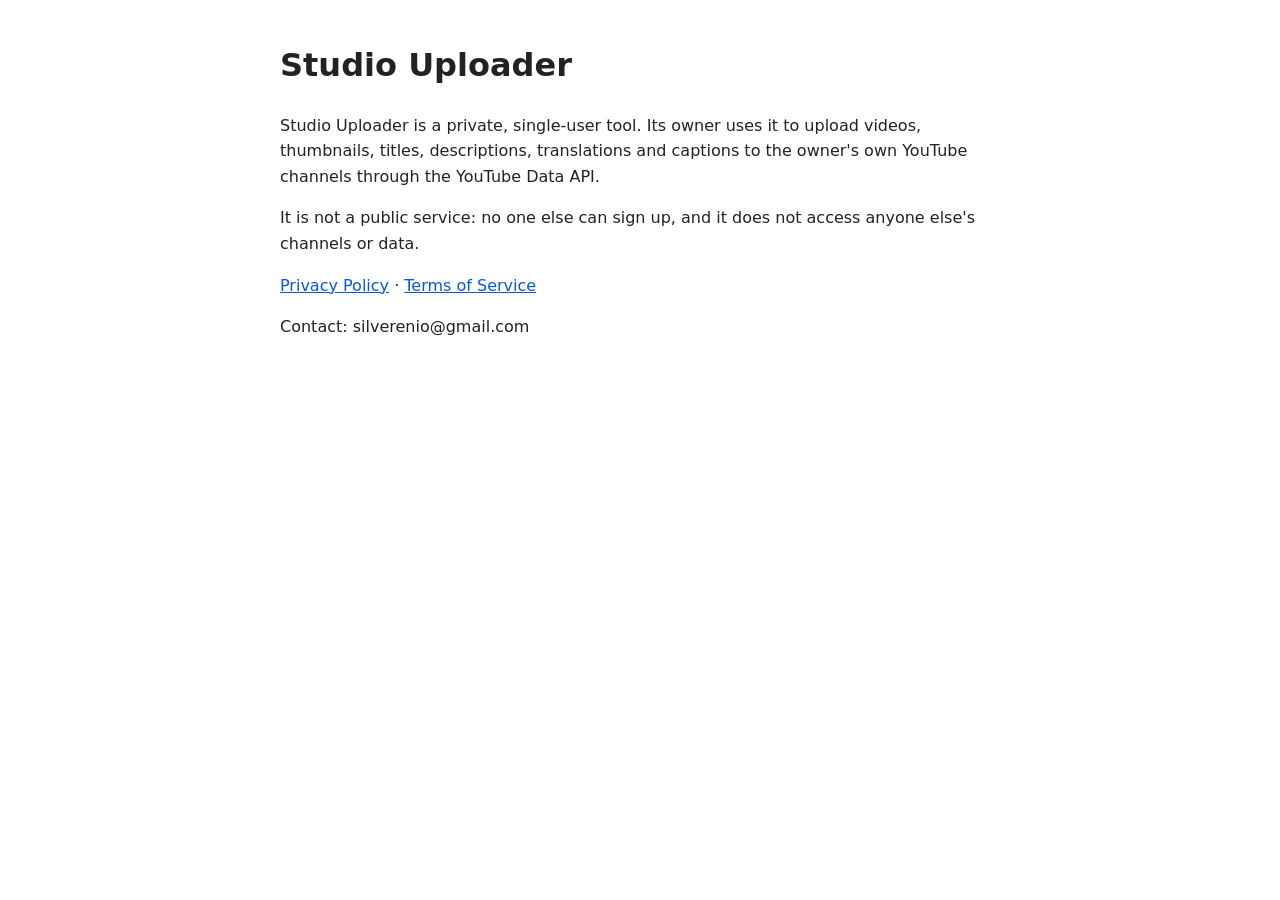
==== index.html @ 652b44c3 "Studio Uploader info and privacy pages" ====
<!DOCTYPE html>
<html lang="en"><head><meta charset="utf-8"><meta name="viewport" content="width=device-width,initial-scale=1">
<title>Studio Uploader</title>
<style>body{font-family:system-ui,sans-serif;max-width:720px;margin:40px auto;padding:0 20px;line-height:1.6;color:#222}a{color:#0b57d0}</style></head>
<body>
<h1>Studio Uploader</h1>
<p>Studio Uploader is a private, single-user tool. Its owner uses it to upload videos, thumbnails, titles, descriptions, translations and captions to the owner's own YouTube channels through the YouTube Data API.</p>
<p>It is not a public service: no one else can sign up, and it does not access anyone else's channels or data.</p>
<p><a href="privacy.html">Privacy Policy</a> · <a href="terms.html">Terms of Service</a></p>
<p>Contact: silverenio@gmail.com</p>
</body></html>
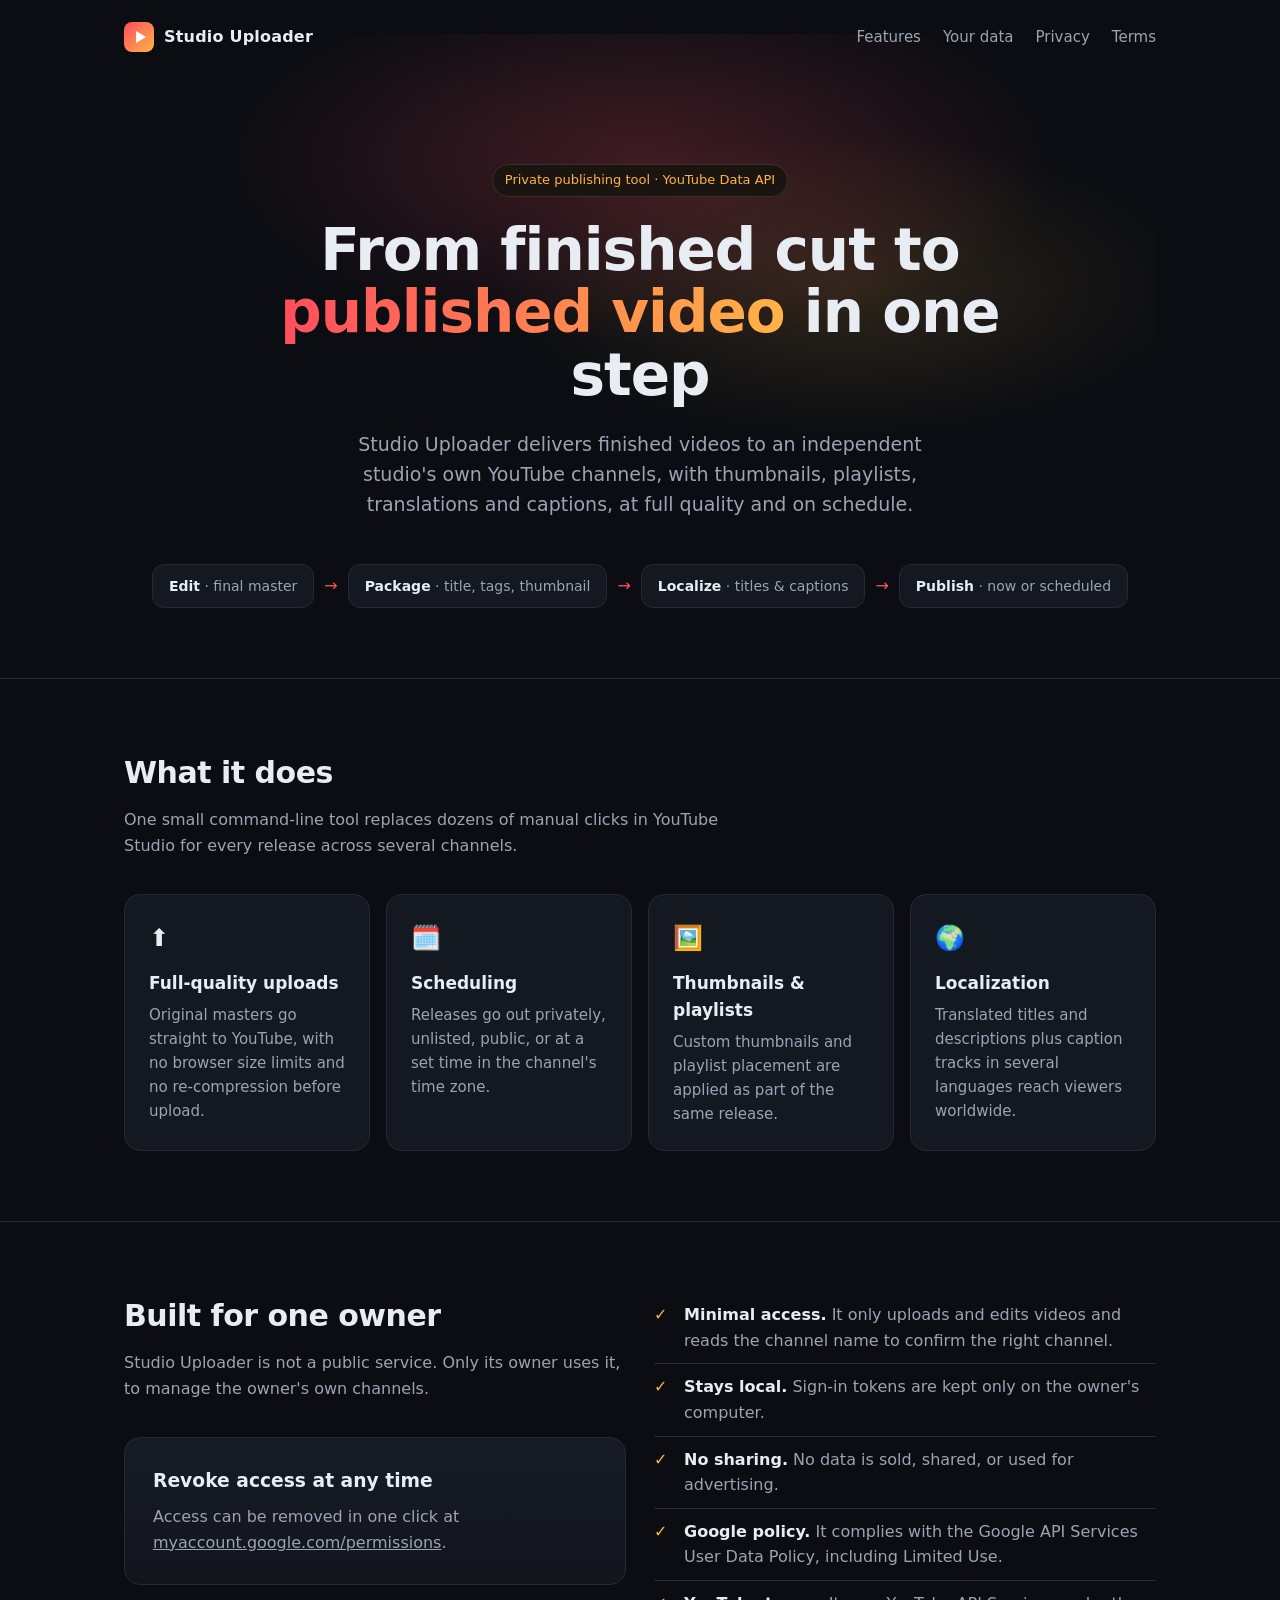
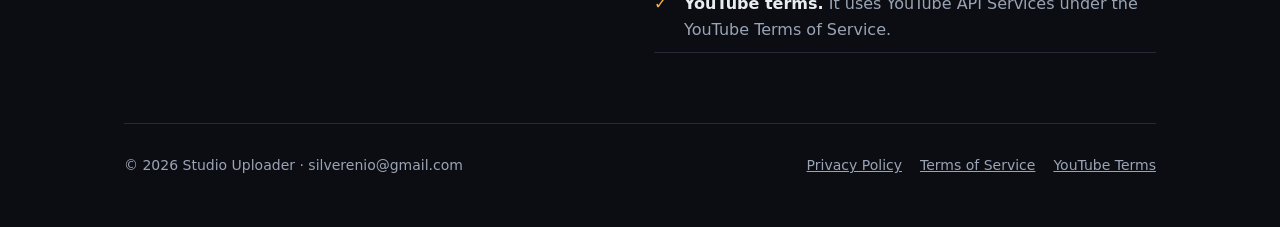
==== commit 5673b6c1: "Landing page design Co-Authored-By: Claude Opus 5.5 <noreply@anthropic.com> Claude-Session: https://" ====
--- a/index.html
+++ b/index.html
@@ -1,11 +1,112 @@
 <!DOCTYPE html>
-<html lang="en"><head><meta charset="utf-8"><meta name="viewport" content="width=device-width,initial-scale=1">
-<title>Studio Uploader</title>
-<style>body{font-family:system-ui,sans-serif;max-width:720px;margin:40px auto;padding:0 20px;line-height:1.6;color:#222}a{color:#0b57d0}</style></head>
+<html lang="en">
+<head>
+<meta charset="utf-8">
+<meta name="viewport" content="width=device-width,initial-scale=1">
+<title>Studio Uploader — publishing pipeline for independent YouTube channels</title>
+<meta name="description" content="Studio Uploader is a private publishing tool that delivers finished videos, thumbnails, translations and captions to its owner's YouTube channels.">
+<style>
+  :root{--bg:#0b0d12;--panel:#141821;--line:#232a36;--text:#e8ecf3;--muted:#9aa4b5;--accent:#ff4d5e;--accent2:#ffb347}
+  *{box-sizing:border-box;margin:0;padding:0}
+  body{font-family:Inter,system-ui,-apple-system,"Segoe UI",sans-serif;background:var(--bg);color:var(--text);line-height:1.6}
+  a{color:inherit}
+  .wrap{max-width:1080px;margin:0 auto;padding:0 24px}
+  header{display:flex;align-items:center;justify-content:space-between;padding:22px 0}
+  .logo{display:flex;align-items:center;gap:10px;font-weight:700;letter-spacing:.2px}
+  .logo i{width:30px;height:30px;border-radius:8px;background:linear-gradient(135deg,var(--accent),var(--accent2));display:grid;place-items:center}
+  .logo i:after{content:"";border-left:10px solid #fff;border-top:6px solid transparent;border-bottom:6px solid transparent;margin-left:3px}
+  nav a{color:var(--muted);text-decoration:none;margin-left:22px;font-size:15px}
+  nav a:hover{color:var(--text)}
+  .hero{padding:90px 0 70px;text-align:center;position:relative}
+  .hero:before{content:"";position:absolute;inset:-40px 0 auto;height:420px;z-index:-1;
+    background:radial-gradient(600px 260px at 50% 30%,rgba(255,77,94,.22),transparent 70%),radial-gradient(500px 220px at 70% 60%,rgba(255,179,71,.14),transparent 70%)}
+  .tag{display:inline-block;font-size:13px;color:var(--accent2);border:1px solid #3a2f22;background:#1a1510;padding:5px 12px;border-radius:999px;margin-bottom:22px}
+  h1{font-size:clamp(34px,5.4vw,58px);line-height:1.08;letter-spacing:-1px;max-width:820px;margin:0 auto}
+  h1 span{background:linear-gradient(90deg,var(--accent),var(--accent2));-webkit-background-clip:text;background-clip:text;color:transparent}
+  .lead{color:var(--muted);font-size:19px;max-width:640px;margin:22px auto 0}
+  .flow{display:flex;justify-content:center;flex-wrap:wrap;gap:10px;margin-top:44px}
+  .flow div{background:var(--panel);border:1px solid var(--line);border-radius:12px;padding:10px 16px;font-size:14px;color:var(--muted)}
+  .flow b{color:var(--text);font-weight:600}
+  .flow em{color:var(--accent);font-style:normal;align-self:center}
+  section{padding:70px 0;border-top:1px solid var(--line)}
+  h2{font-size:30px;letter-spacing:-.5px;margin-bottom:10px}
+  .sub{color:var(--muted);max-width:620px;margin-bottom:36px}
+  .grid{display:grid;grid-template-columns:repeat(auto-fit,minmax(230px,1fr));gap:16px}
+  .card{background:var(--panel);border:1px solid var(--line);border-radius:16px;padding:24px}
+  .card .ic{font-size:24px;margin-bottom:12px}
+  .card h3{font-size:17px;margin-bottom:6px}
+  .card p{color:var(--muted);font-size:15px}
+  .split{display:grid;grid-template-columns:1fr 1fr;gap:28px;align-items:start}
+  @media(max-width:760px){.split{grid-template-columns:1fr}nav{display:none}}
+  ul.check{list-style:none}
+  ul.check li{padding:10px 0 10px 30px;position:relative;color:var(--muted);border-bottom:1px solid var(--line)}
+  ul.check li:before{content:"✓";position:absolute;left:0;color:var(--accent2);font-weight:700}
+  ul.check li b{color:var(--text);font-weight:600}
+  .note{background:linear-gradient(180deg,#171b25,#12151c);border:1px solid var(--line);border-radius:16px;padding:28px}
+  .note p{color:var(--muted);margin-top:8px}
+  footer{border-top:1px solid var(--line);padding:30px 0 50px;color:var(--muted);font-size:14px;display:flex;justify-content:space-between;flex-wrap:wrap;gap:12px}
+  footer a{color:var(--muted);margin-left:18px}
+  footer a:hover{color:var(--text)}
+</style>
+</head>
 <body>
-<h1>Studio Uploader</h1>
-<p>Studio Uploader is a private, single-user tool. Its owner uses it to upload videos, thumbnails, titles, descriptions, translations and captions to the owner's own YouTube channels through the YouTube Data API.</p>
-<p>It is not a public service: no one else can sign up, and it does not access anyone else's channels or data.</p>
-<p><a href="privacy.html">Privacy Policy</a> · <a href="terms.html">Terms of Service</a></p>
-<p>Contact: silverenio@gmail.com</p>
-</body></html>
+<div class="wrap">
+  <header>
+    <div class="logo"><i></i>Studio Uploader</div>
+    <nav><a href="#features">Features</a><a href="#data">Your data</a><a href="privacy.html">Privacy</a><a href="terms.html">Terms</a></nav>
+  </header>
+
+  <div class="hero">
+    <div class="tag">Private publishing tool · YouTube Data API</div>
+    <h1>From finished cut to <span>published video</span> in one step</h1>
+    <p class="lead">Studio Uploader delivers finished videos to an independent studio's own YouTube channels, with thumbnails, playlists, translations and captions, at full quality and on schedule.</p>
+    <div class="flow">
+      <div><b>Edit</b> · final master</div><em>→</em>
+      <div><b>Package</b> · title, tags, thumbnail</div><em>→</em>
+      <div><b>Localize</b> · titles &amp; captions</div><em>→</em>
+      <div><b>Publish</b> · now or scheduled</div>
+    </div>
+  </div>
+</div>
+
+<section id="features">
+  <div class="wrap">
+    <h2>What it does</h2>
+    <p class="sub">One small command-line tool replaces dozens of manual clicks in YouTube Studio for every release across several channels.</p>
+    <div class="grid">
+      <div class="card"><div class="ic">⬆️</div><h3>Full-quality uploads</h3><p>Original masters go straight to YouTube, with no browser size limits and no re-compression before upload.</p></div>
+      <div class="card"><div class="ic">🗓️</div><h3>Scheduling</h3><p>Releases go out privately, unlisted, public, or at a set time in the channel's time zone.</p></div>
+      <div class="card"><div class="ic">🖼️</div><h3>Thumbnails &amp; playlists</h3><p>Custom thumbnails and playlist placement are applied as part of the same release.</p></div>
+      <div class="card"><div class="ic">🌍</div><h3>Localization</h3><p>Translated titles and descriptions plus caption tracks in several languages reach viewers worldwide.</p></div>
+    </div>
+  </div>
+</section>
+
+<section id="data">
+  <div class="wrap split">
+    <div>
+      <h2>Built for one owner</h2>
+      <p class="sub">Studio Uploader is not a public service. Only its owner uses it, to manage the owner's own channels.</p>
+      <div class="note">
+        <h3>Revoke access at any time</h3>
+        <p>Access can be removed in one click at <a href="https://myaccount.google.com/permissions">myaccount.google.com/permissions</a>.</p>
+      </div>
+    </div>
+    <ul class="check">
+      <li><b>Minimal access.</b> It only uploads and edits videos and reads the channel name to confirm the right channel.</li>
+      <li><b>Stays local.</b> Sign-in tokens are kept only on the owner's computer.</li>
+      <li><b>No sharing.</b> No data is sold, shared, or used for advertising.</li>
+      <li><b>Google policy.</b> It complies with the Google API Services User Data Policy, including Limited Use.</li>
+      <li><b>YouTube terms.</b> It uses YouTube API Services under the YouTube Terms of Service.</li>
+    </ul>
+  </div>
+</section>
+
+<div class="wrap">
+  <footer>
+    <span>© 2026 Studio Uploader · silverenio@gmail.com</span>
+    <span><a href="privacy.html">Privacy Policy</a><a href="terms.html">Terms of Service</a><a href="https://www.youtube.com/t/terms">YouTube Terms</a></span>
+  </footer>
+</div>
+</body>
+</html>
